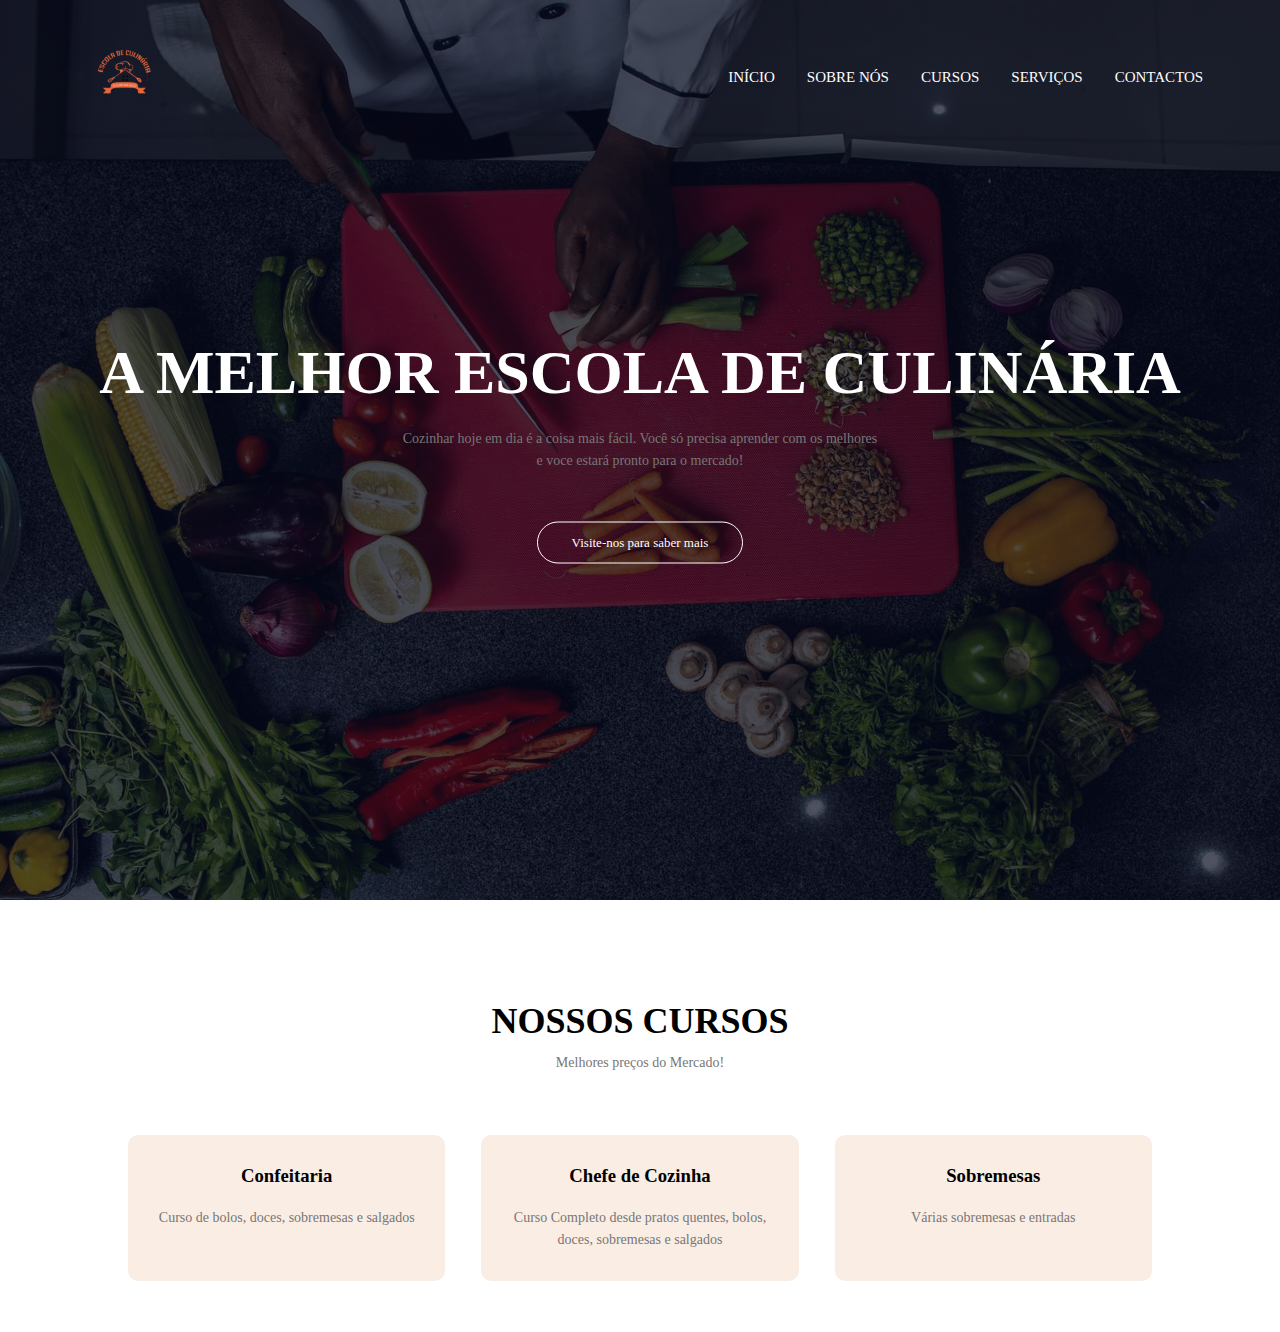
==== index.html @ e6fdc2ac "primeiro commit" ====
<!DOCTYPE html>
<html lang="en">
<head>
    <meta charset="UTF-8">
    <meta http-equiv="X-UA-Compatible" content="IE=edge">
    <link rel="stylesheet" href="style.css">
    <meta name="viewport" content="width=device-width, initial-scale=1.0">
    <title>Document</title>
</head>
<body>

  <section class="header">
      <nav>
        <a href="index.html"> <img class="LOGO" src="Logo Toque Magico -PNG Marca de Agua.png" alt=""></a>
        <div >
            <ul class="nav-links">

                <li><a href="">INÍCIO</a></li>
                <li><a href="">SOBRE NÓS</a></li>
                <li><a href="#cursos">CURSOS</a></li>
                <li><a href="">SERVIÇOS</a></li>
                <li><a href="">CONTACTOS</a></li>

            </ul>

        </div>



      </nav>
      <div class="text-box">
          <h1>A melhor escola de Culinária </h1>
          <p>Cozinhar hoje em dia é a coisa mais fácil. Você só precisa aprender com os melhores <br> e voce estará pronto para o mercado!</p>
<a href="" class="hero-btn">Visite-nos para saber mais</a>

      </div>






  </section>

  <section id="cursos" class="cursos">

<h1>NOSSOS CURSOS</h1>
<p>Melhores preços do Mercado!</p>
<div class="row">
    <div class="course-col">

        <h3>Confeitaria</h3>
        <p>Curso de bolos, doces, sobremesas  e salgados</p>
    </div>
    <div class="course-col">

        <h3>Chefe de Cozinha</h3>
        <p>Curso Completo desde pratos quentes, bolos, doces, sobremesas  e salgados</p>
    </div>
    <div class="course-col">

        <h3>Sobremesas</h3>
        <p>Várias sobremesas e entradas</p>
    </div>
</div>
  </section >
  

</body>
</html>
---- style.css ----
*{

    margin: 0;
    padding: 0;
    box-sizing: border-box;

}

.header{

    min-height: 100vh;
    width: 100%;
    background-image: linear-gradient(rgba(4,9,30,0.7),rgba(4,9,30,0.7)), url(cover.jpg.jpg);
    background-position: center;
    background-size: cover;
    position: relative;
}
.LOGO{


    height: 100px;
    width: 100px;
}

nav{

    display: flex;
    padding: 2% 6%;
    justify-content: space-between;
    align-items: center;
}


.nav-links{
    display: flex;
    list-style: none;
    gap: 32px;
  
}
.nav-links li a{ 
    color: #fff;
    text-decoration: none;
    font-size: 15px;
    


}

 nav .nav-links li::after{
     content: '';
     width: 0%;
     height: 2px;
     background: #f44336;
     display: block;
     margin: auto;
 }
  
 nav .nav-links li:hover::after{
     width: 100%;
 }

 .text-box{

    width: 90%;
    color: WHITE;
    position: absolute;
    top: 50%;
    left: 50%;
    transform: translate(-50%,-50%);
    text-align: center;
 }

 .text-box h1 {
     font-size: 62px;
    text-transform: uppercase;

    
 }
 
 .text-box p{
     margin: 10px 0 40px;
     font-size: 14px;
  }
  .hero-btn{

    display: inline-block;
    text-decoration: none;
    color: #fff;
    border: 1px  solid #fff;
    padding: 12px 34px;
    font-size: 13px;
    background: transparent;
    position: relative;
    cursor: pointer;
    border-radius: 30px;

  }
  .hero-btn:hover{
      border: 1px solid #f44336;
      background: #f44336;
      transition: 1s;

  }

  /*---------Cursos---------*/
  

  .cursos{

    width: 80%;
    margin: auto;
    text-align: center;
    padding-top: 100px;
  }

  h1{
      font-size: 36px;
      font-weight: 600;
  }
  p{

    color: #777;
    font-size: 14px;
    font-weight: 300;
    line-height: 22px;
    padding: 10px;

  }
  .row{
      margin-top: 5%;
      display: flex;
      justify-content: space-between;
  }
  .course-col{

    flex-basis: 31%;
    background:#faede4 ;
    border-radius:10px;
    margin-bottom: 5%;
    padding: 20px 12px;
    box-sizing: border-box;
    transition:0.5s;

  }

  h3{

    text-align: center;
    font-weight: 600;
    margin: 10px 0 ;

  }
  .course-col:hover{
      box-shadow:  0 0 20px 0px rgba(0,0,0,0.2);

  }
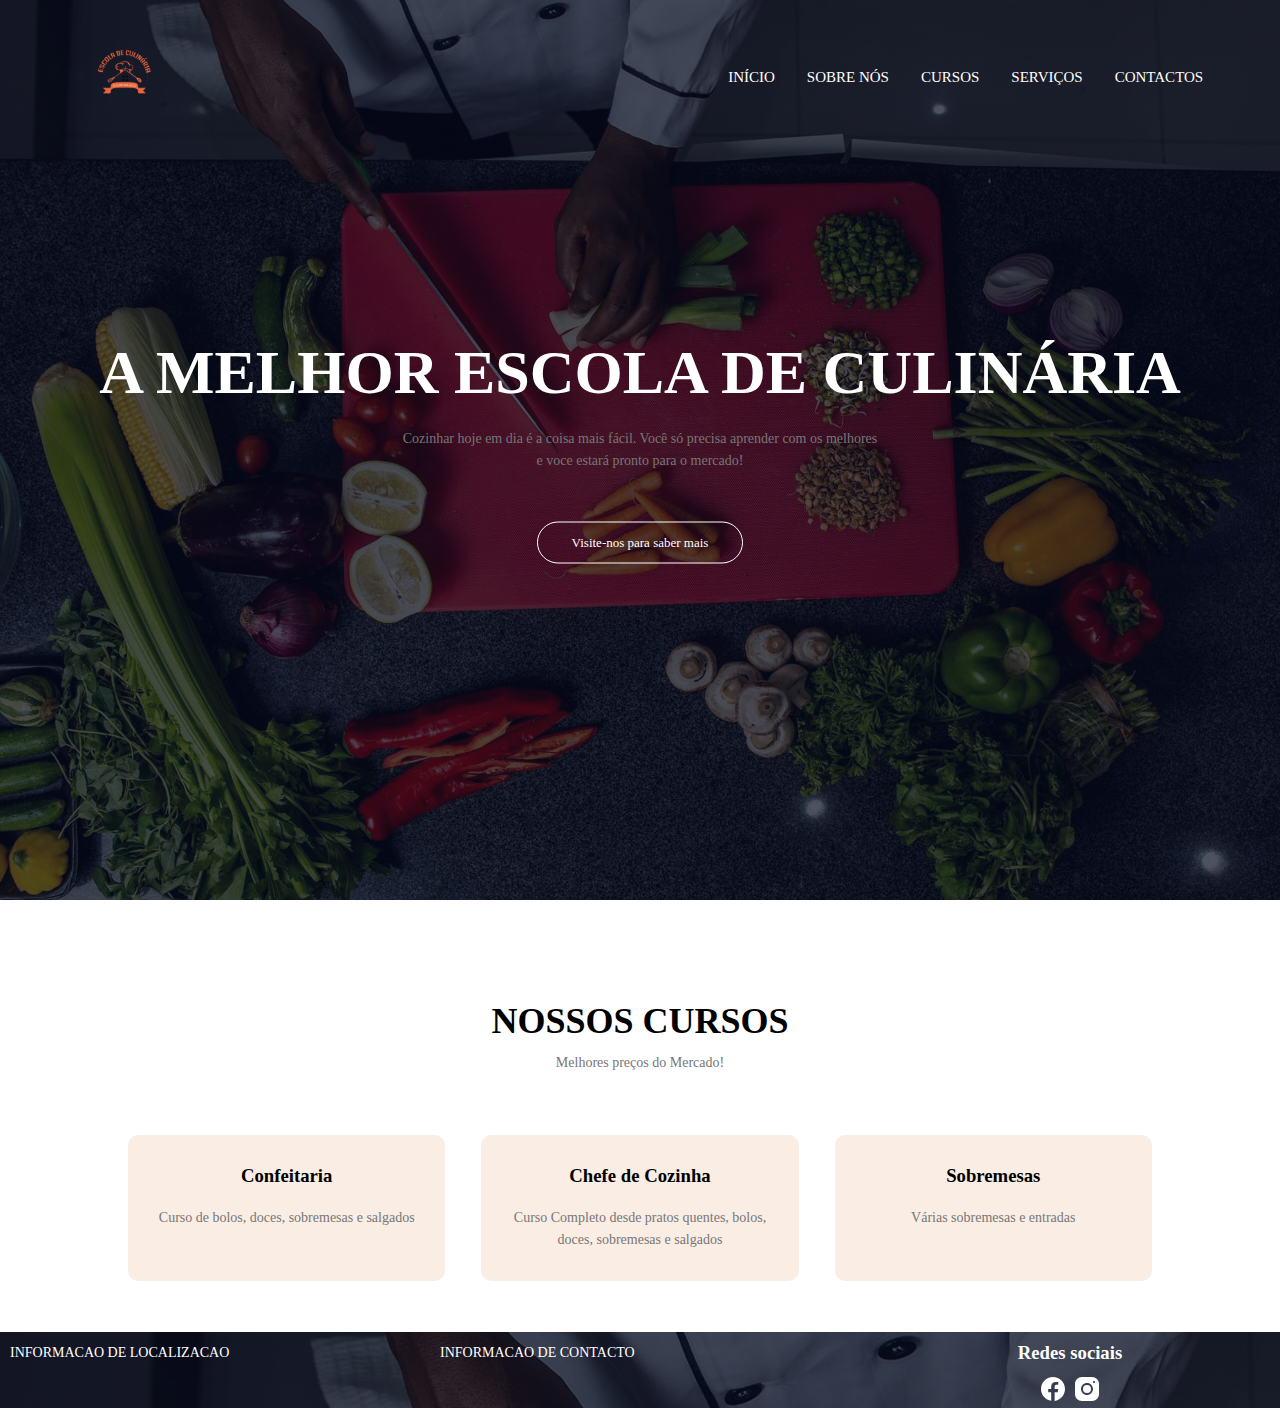
==== commit 559811ff: "adicionando o footer a a pagina sobre nos" ====
--- a/index.html
+++ b/index.html
@@ -1,70 +1,81 @@
 <!DOCTYPE html>
 <html lang="en">
+
 <head>
     <meta charset="UTF-8">
     <meta http-equiv="X-UA-Compatible" content="IE=edge">
-    <link rel="stylesheet" href="style.css">
     <meta name="viewport" content="width=device-width, initial-scale=1.0">
-    <title>Document</title>
+    <title>Pagina Inicial</title>
+    <link rel="stylesheet" href="./assets/styles/style.css">
 </head>
 <body>
 
-  <section class="header">
-      <nav>
-        <a href="index.html"> <img class="LOGO" src="Logo Toque Magico -PNG Marca de Agua.png" alt=""></a>
-        <div >
-            <ul class="nav-links">
+    <section class="header">
+        <nav>
+            <a href="index.html"> <img class="LOGO" src="./assets/imagens/logo.png" alt="Logo da empresa"></a>
+            <div>
+                <ul class="nav-links">
 
-                <li><a href="">INÍCIO</a></li>
-                <li><a href="">SOBRE NÓS</a></li>
-                <li><a href="#cursos">CURSOS</a></li>
-                <li><a href="">SERVIÇOS</a></li>
-                <li><a href="">CONTACTOS</a></li>
+                    <li><a href="">INÍCIO</a></li>
+                    <li><a href="./pages/about.html">SOBRE NÓS</a></li>
+                    <li><a href="#cursos">CURSOS</a></li>
+                    <li><a href="">SERVIÇOS</a></li>
+                    <li><a href="#contactos">CONTACTOS</a></li>
 
-            </ul>
+                </ul>
+
+            </div>
+        </nav>
+        <div class="text-box">
+            <h1>A melhor escola de Culinária </h1>
+            <p>Cozinhar hoje em dia é a coisa mais fácil. Você só precisa aprender com os melhores <br> e voce estará
+                pronto para o mercado!</p>
+            <a href="" class="hero-btn">Visite-nos para saber mais</a>
 
         </div>
 
+    </section>
+
+    <section id="cursos" class="cursos">
+
+        <h1>NOSSOS CURSOS</h1>
+        <p>Melhores preços do Mercado!</p>
+        <div class="row">
+            <div class="course-col">
+
+                <h3>Confeitaria</h3>
+                <p>Curso de bolos, doces, sobremesas e salgados</p>
+            </div>
+            <div class="course-col">
+
+                <h3>Chefe de Cozinha</h3>
+                <p>Curso Completo desde pratos quentes, bolos, doces, sobremesas e salgados</p>
+            </div>
+            <div class="course-col">
+
+                <h3>Sobremesas</h3>
+                <p>Várias sobremesas e entradas</p>
+            </div>
+        </div>
+    </section>
+    <footer id="contactos">
+        <div id="localizacao">
+            <p>INFORMACAO DE LOCALIZACAO</p>
+
+        </div>
+        <div id="infocontactos">
+            <p>INFORMACAO DE CONTACTO</p>
+        </div>
+        <div id="social">
+            <h3>Redes sociais</h3>
+            <div id="icones">
+                <a href="#"><img src="./assets/imagens/icon-facebook.svg" alt="icone do facebook"></a>
+                <a href="#"><img src="./assets/imagens/icon-instagram.svg" alt="icone do instagram"></a>
+            </div>
+        </div>
+    </footer>
 
 
-      </nav>
-      <div class="text-box">
-          <h1>A melhor escola de Culinária </h1>
-          <p>Cozinhar hoje em dia é a coisa mais fácil. Você só precisa aprender com os melhores <br> e voce estará pronto para o mercado!</p>
-<a href="" class="hero-btn">Visite-nos para saber mais</a>
+</body>
 
-      </div>
-
-
-
-
-
-
-  </section>
-
-  <section id="cursos" class="cursos">
-
-<h1>NOSSOS CURSOS</h1>
-<p>Melhores preços do Mercado!</p>
-<div class="row">
-    <div class="course-col">
-
-        <h3>Confeitaria</h3>
-        <p>Curso de bolos, doces, sobremesas  e salgados</p>
-    </div>
-    <div class="course-col">
-
-        <h3>Chefe de Cozinha</h3>
-        <p>Curso Completo desde pratos quentes, bolos, doces, sobremesas  e salgados</p>
-    </div>
-    <div class="course-col">
-
-        <h3>Sobremesas</h3>
-        <p>Várias sobremesas e entradas</p>
-    </div>
-</div>
-  </section >
-  
-
-</body>
 </html>--- a/assets/styles/style.css
+++ b/assets/styles/style.css
@@ -0,0 +1,164 @@
+*{
+
+    margin: 0;
+    padding: 0;
+    box-sizing: border-box;
+
+}
+
+.header{
+
+    min-height: 100vh;
+    width: 100%;
+    background-image: linear-gradient(rgba(4,9,30,0.7),rgba(4,9,30,0.7)), url(../imagens/cover.jpg);
+    background-position: center;
+    background-size: cover;
+    position: relative;
+}
+.LOGO{
+
+
+    height: 100px;
+    width: 100px;
+}
+nav{
+    display: flex;
+    padding: 2% 6%;
+    justify-content: space-between;
+    align-items: center;
+}
+.nav-links{
+    display: flex;
+    list-style: none;
+    gap: 32px;
+}
+.nav-links li a{ 
+    color: #fff;
+    text-decoration: none;
+    font-size: 15px;
+}
+ nav .nav-links li::after{
+     content: '';
+     width: 0%;
+     height: 2px;
+     background: #f44336;
+     display: block;
+     margin: auto;
+ }
+  
+ nav .nav-links li:hover::after{
+     width: 100%;
+ }
+
+ .text-box{
+
+    width: 90%;
+    color: WHITE;
+    position: absolute;
+    top: 50%;
+    left: 50%;
+    transform: translate(-50%,-50%);
+    text-align: center;
+ }
+
+ .text-box h1 {
+     font-size: 62px;
+    text-transform: uppercase;
+
+    
+ }
+ 
+ .text-box p{
+     margin: 10px 0 40px;
+     font-size: 14px;
+  }
+  .hero-btn{
+
+    display: inline-block;
+    text-decoration: none;
+    color: #fff;
+    border: 1px  solid #fff;
+    padding: 12px 34px;
+    font-size: 13px;
+    background: transparent;
+    position: relative;
+    cursor: pointer;
+    border-radius: 30px;
+
+  }
+  .hero-btn:hover{
+      border: 1px solid #f44336;
+      background: #f44336;
+      transition: 1s;
+
+  }
+
+  /*---------Cursos---------*/
+  
+
+  .cursos{
+
+    width: 80%;
+    margin: auto;
+    text-align: center;
+    padding-top: 100px;
+  }
+
+  h1{
+      font-size: 36px;
+      font-weight: 600;
+  }
+  p{
+
+    color: #777;
+    font-size: 14px;
+    font-weight: 300;
+    line-height: 22px;
+    padding: 10px;
+
+  }
+  .row{
+      margin-top: 5%;
+      display: flex;
+      justify-content: space-between;
+  }
+  .course-col{
+
+    flex-basis: 31%;
+    background:#faede4 ;
+    border-radius:10px;
+    margin-bottom: 5%;
+    padding: 20px 12px;
+    box-sizing: border-box;
+    transition:0.5s;
+
+  }
+
+  h3{
+
+    text-align: center;
+    font-weight: 600;
+    margin: 10px 0 ;
+
+  }
+  .course-col:hover{
+      box-shadow:  0 0 20px 0px rgba(0,0,0,0.2);
+
+  }
+  footer {
+    background-image: linear-gradient(rgba(4,9,30,0.7),rgba(4,9,30,0.7)), url(../imagens/cover.jpg);
+    display: flex;
+    gap: 10px;
+    
+  }
+  footer div {
+    width: 33%;
+  }
+  footer div p, footer div h3 {
+    color: white;
+  }
+  #icones {
+    width: fit-content;
+    margin: auto;
+    border-style: none;
+  }
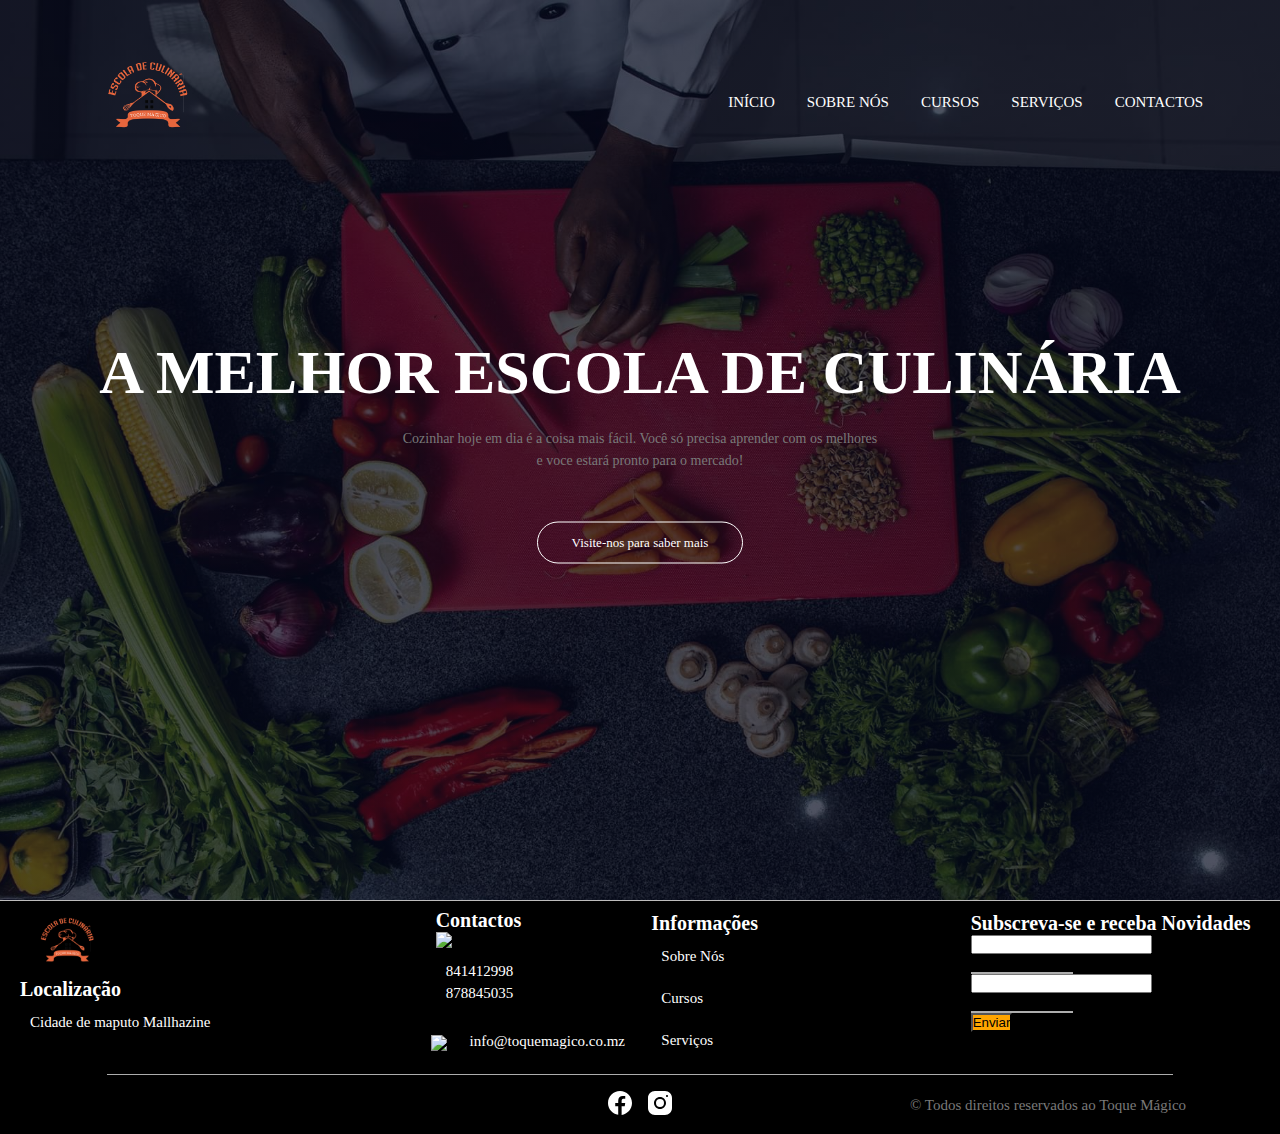
==== commit d8d08bda: "message" ====
--- a/index.html
+++ b/index.html
@@ -1,81 +1,103 @@
 <!DOCTYPE html>
 <html lang="en">
+  <head>
+    <meta charset="UTF-8" />
+    <meta http-equiv="X-UA-Compatible" content="IE=edge" />
+    <meta name="viewport" content="width=device-width, initial-scale=1.0" />
+    <title>Página Inicial</title>
+    <link rel="stylesheet" href="./assets/styles/style.css" />
+  </head>
+  <body>
+    <section id="header">
+      <nav>
+        <a href="index.html">
+          <img
+            class="LOGO"
+            src="./assets/imagens/logo.png"
+            alt="Logo da empresa"
+        /></a>
+        <div>
+          <ul class="nav-links">
+            <li><a href="#header">INÍCIO</a></li>
+            <li><a href="./pages/about.html">SOBRE NÓS</a></li>
+            <li><a href="./cursos.html">CURSOS</a></li>
+            <li><a href="">SERVIÇOS</a></li>
+            <li><a href="#contactos">CONTACTOS</a></li>
+          </ul>
+        </div>
+      </nav>
+      <div class="text-box">
+        <h1>A melhor escola de Culinária</h1>
+        <p>
+          Cozinhar hoje em dia é a coisa mais fácil. Você só precisa aprender
+          com os melhores <br />
+          e voce estará pronto para o mercado!
+        </p>
+        <a href="" class="hero-btn">Visite-nos para saber mais</a>
+      </div>
+    </section>
+<section class="sec">
+  
+  <footer id="footernovo">
+    <div id="loc">
+      <img class="LOGO2" src="./assets/imagens/logo.png" />
+      <h2>Localização</h2>
+      <p>
+       Cidade de maputo Mallhazine
+      </p>
+    </div>
+    <div class="geralcontacto">
+      <div class="contacto">
+        <h2>Contactos</h2>
+        <img src="./" alt="icon cell" />
+        <p>841412998 878845035</p>
+      </div>
+      <div class="email">
+        <img class="mail" src="./assets/imagens/Mail-Transparent-Icon.png" alt="icon mail" />
+        <p>info@toquemagico.co.mz</p>
+      </div>
+    </div>
 
-<head>
-    <meta charset="UTF-8">
-    <meta http-equiv="X-UA-Compatible" content="IE=edge">
-    <meta name="viewport" content="width=device-width, initial-scale=1.0">
-    <title>Pagina Inicial</title>
-    <link rel="stylesheet" href="./assets/styles/style.css">
-</head>
-<body>
+    <div class="informacoes">
+      <h2>Informações</h2>
+      <p>Sobre Nós</p>
+      <p>Cursos</p>
+      <p>Serviços</p>
+    </div>
 
-    <section class="header">
-        <nav>
-            <a href="index.html"> <img class="LOGO" src="./assets/imagens/logo.png" alt="Logo da empresa"></a>
-            <div>
-                <ul class="nav-links">
-
-                    <li><a href="">INÍCIO</a></li>
-                    <li><a href="./pages/about.html">SOBRE NÓS</a></li>
-                    <li><a href="#cursos">CURSOS</a></li>
-                    <li><a href="">SERVIÇOS</a></li>
-                    <li><a href="#contactos">CONTACTOS</a></li>
-
-                </ul>
-
-            </div>
-        </nav>
-        <div class="text-box">
-            <h1>A melhor escola de Culinária </h1>
-            <p>Cozinhar hoje em dia é a coisa mais fácil. Você só precisa aprender com os melhores <br> e voce estará
-                pronto para o mercado!</p>
-            <a href="" class="hero-btn">Visite-nos para saber mais</a>
-
+    <div class="Submit">
+      <h2>Subscreva-se e receba Novidades</h2>
+      <form method="post">
+        <div class="formtxt">
+          <input type="text" required>
+          <label > Username</label>
         </div>
 
-    </section>
-
-    <section id="cursos" class="cursos">
-
-        <h1>NOSSOS CURSOS</h1>
-        <p>Melhores preços do Mercado!</p>
-        <div class="row">
-            <div class="course-col">
-
-                <h3>Confeitaria</h3>
-                <p>Curso de bolos, doces, sobremesas e salgados</p>
-            </div>
-            <div class="course-col">
-
-                <h3>Chefe de Cozinha</h3>
-                <p>Curso Completo desde pratos quentes, bolos, doces, sobremesas e salgados</p>
-            </div>
-            <div class="course-col">
-
-                <h3>Sobremesas</h3>
-                <p>Várias sobremesas e entradas</p>
-            </div>
+        <div class="formtxt">
+          <input type="password" required>
+          <label >password</label>
         </div>
-    </section>
-    <footer id="contactos">
-        <div id="localizacao">
-            <p>INFORMACAO DE LOCALIZACAO</p>
-
+        <input class="btnn" type="submit" value="Enviar"> 
+      </form>
         </div>
-        <div id="infocontactos">
-            <p>INFORMACAO DE CONTACTO</p>
-        </div>
-        <div id="social">
-            <h3>Redes sociais</h3>
-            <div id="icones">
-                <a href="#"><img src="./assets/imagens/icon-facebook.svg" alt="icone do facebook"></a>
-                <a href="#"><img src="./assets/imagens/icon-instagram.svg" alt="icone do instagram"></a>
-            </div>
-        </div>
-    </footer>
-
-
-</body>
-
-</html>+    
+  </footer>
+  <div class="tudo" >
+    
+    <div class="aa"></div>
+   <div class="direitos">
+    
+        <p >© Todos direitos reservados ao Toque Mágico</p>
+      </div>
+    
+    </div>
+   
+     <div class="qq">
+     <div> <a href="#"><img class="rede" src="./assets/imagens/icon-facebook.svg" alt=""></a></div>
+      <div> <a href="#"><img class="rede" src=".//assets/imagens/icon-instagram.svg" alt=""></a></div>
+       
+    </div>
+   
+</section>
+  </body>
+</html>
--- a/assets/styles/style.css
+++ b/assets/styles/style.css
@@ -6,7 +6,7 @@
 
 }
 
-.header{
+#header{
 
     min-height: 100vh;
     width: 100%;
@@ -18,10 +18,11 @@
 .LOGO{
 
 
-    height: 100px;
-    width: 100px;
+    height: 150px;
+    width: 150px;
 }
 nav{
+  
     display: flex;
     padding: 2% 6%;
     justify-content: space-between;
@@ -110,8 +111,8 @@
   }
   p{
 
-    color: #777;
-    font-size: 14px;
+    color: rgb(121, 121, 121);
+    font-size: 18px;
     font-weight: 300;
     line-height: 22px;
     padding: 10px;
@@ -146,7 +147,8 @@
 
   }
   footer {
-    background-image: linear-gradient(rgba(4,9,30,0.7),rgba(4,9,30,0.7)), url(../imagens/cover.jpg);
+   border-top: 0.1px solid #bebdbd;
+    
     display: flex;
     gap: 10px;
     
@@ -162,3 +164,150 @@
     margin: auto;
     border-style: none;
   }
+  .email{
+    display: flex;
+     
+    width: 25px;
+    height: 25px;
+    align-items: center;
+   
+  }
+  .mail{
+    width: 30px;
+    height: 35px;
+  }
+
+  #infocontactos{
+    display: flex;
+    flex-direction: column;
+   align-items: center;
+   align-content: center;
+    
+  }
+
+  #localizacao{
+    padding-top: 18px;
+
+
+  }
+  #contactos{
+    
+  }
+  .LOGO2{
+
+
+    height: 100px;
+    width: 100px;
+   margin-bottom: -20px;
+   margin-top: -7px;
+}
+#footernovo h2{
+  color: #fff;
+
+}
+.geralcontacto{
+  display: flex;
+  flex-direction: column;
+align-items: center;
+justify-content: space-around;
+}
+.contacto{
+  display: flex;
+  flex-direction: column;
+}
+.links{
+  display: block;
+
+
+}
+.mail{
+ 
+display: flex;
+flex-direction: row;
+margin-left: -43px
+
+}
+.footernovo{
+display: flex;
+
+
+}
+#loc{
+text-align: justify;
+  margin-left: 10px;
+  padding-left: 10px;
+}
+.informacoes,.Submit,.mail,.links{
+  padding-top: 11px;
+}
+  
+#footernovo p { 
+  font-size: 15px;
+}
+#footernovo h2 { 
+  font-size: 20px;
+}
+.Submit{
+ 
+  align-items: center;
+}
+.btnn{
+  background-color: orange;
+}
+form .formtxt {
+border-bottom:  2px solid #adadad;
+position:relative;
+margin: 30 px 0;
+}
+
+.tudo{
+  
+ display: flex;
+
+ flex-direction: column;
+ align-items: center;
+ 
+ padding: 13px;
+ position: relative;
+
+  
+  
+ 
+ 
+}
+.aa{
+  width: 85%;
+  border-top: 1px solid #adadad;
+
+}
+
+.sec{
+  background-color: black;
+}
+.direitos{
+  display: flex;
+  justify-content: right;
+  margin-left: 816px;
+  position: absolute;
+  padding-top: 10px;}
+
+  
+ 
+  
+ .qq{
+  display: flex;
+  flex-direction: row;
+ 
+  justify-content: center;
+  padding-bottom: 12px;
+ 
+  gap: 10px;
+}
+.copy{
+  width: 23px;
+  height: 23px;
+  
+}
+.direitos p{
+  font-size: 15px;
+}